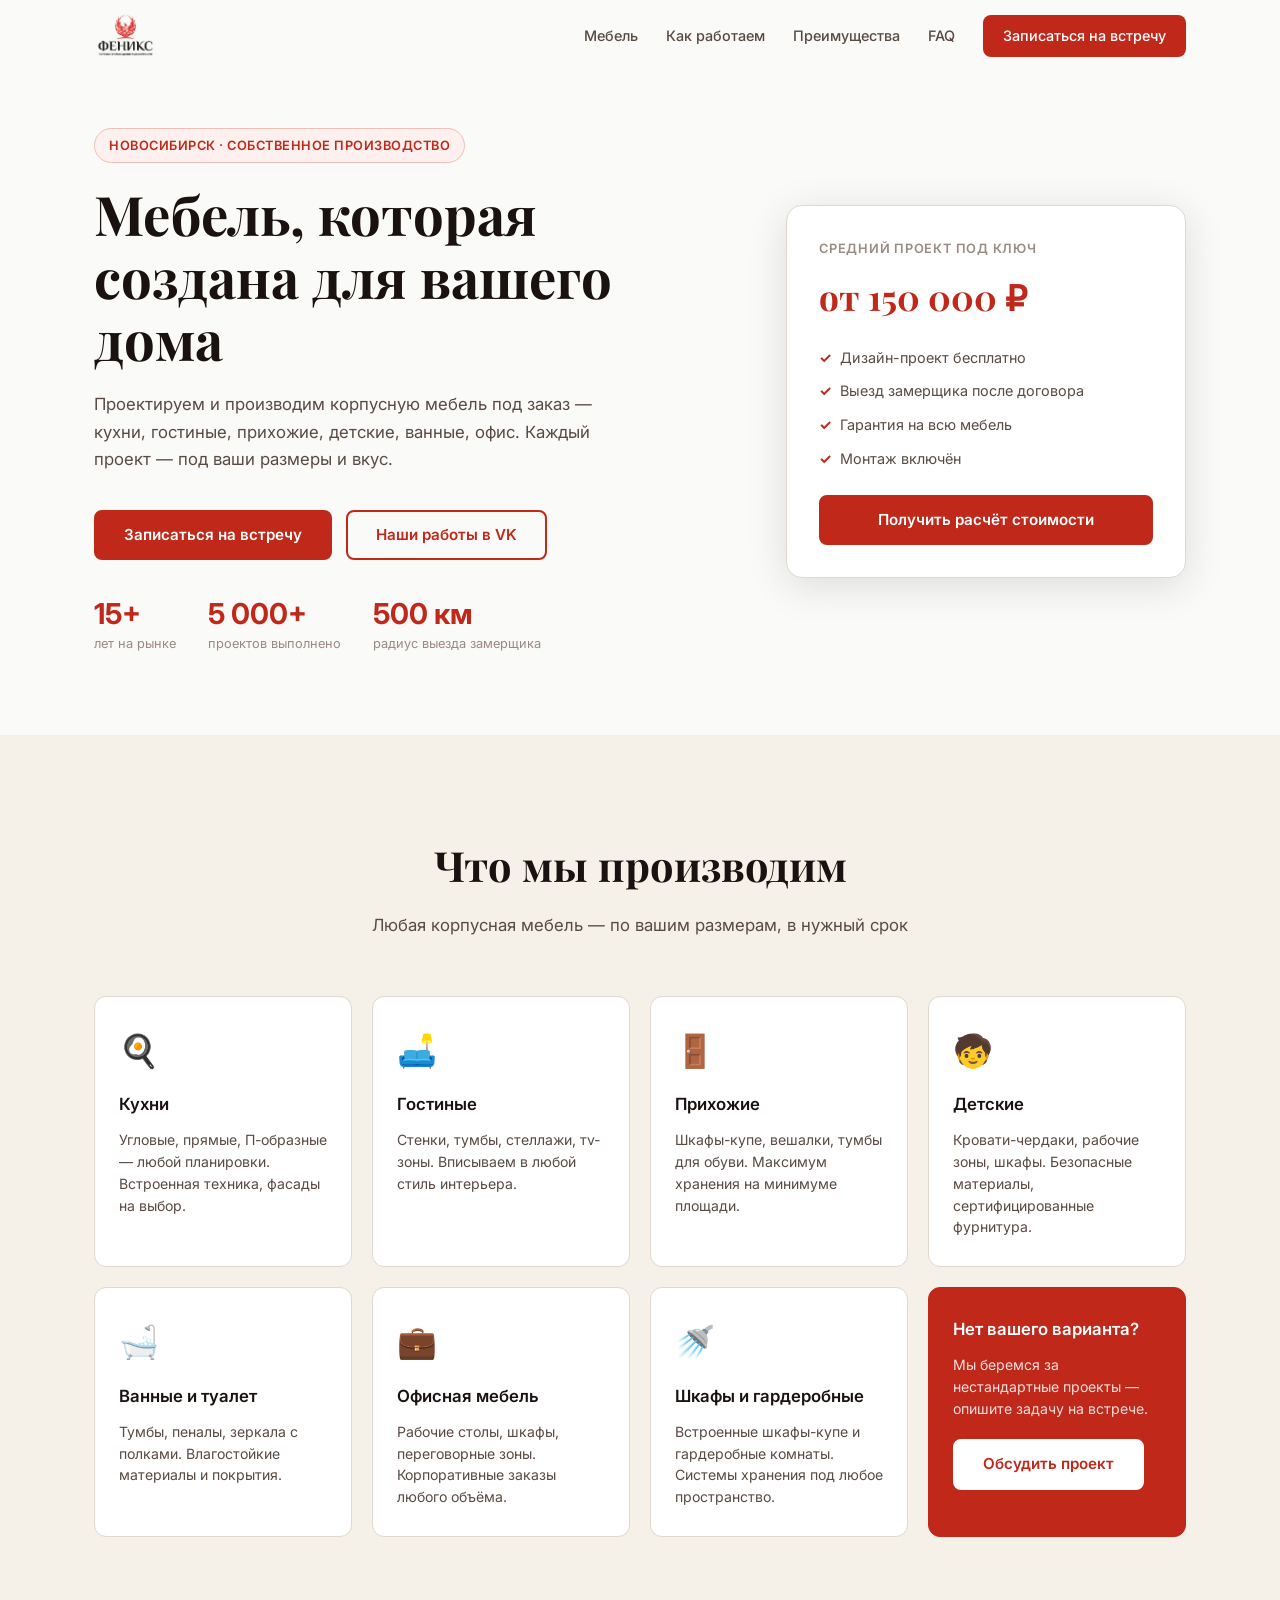
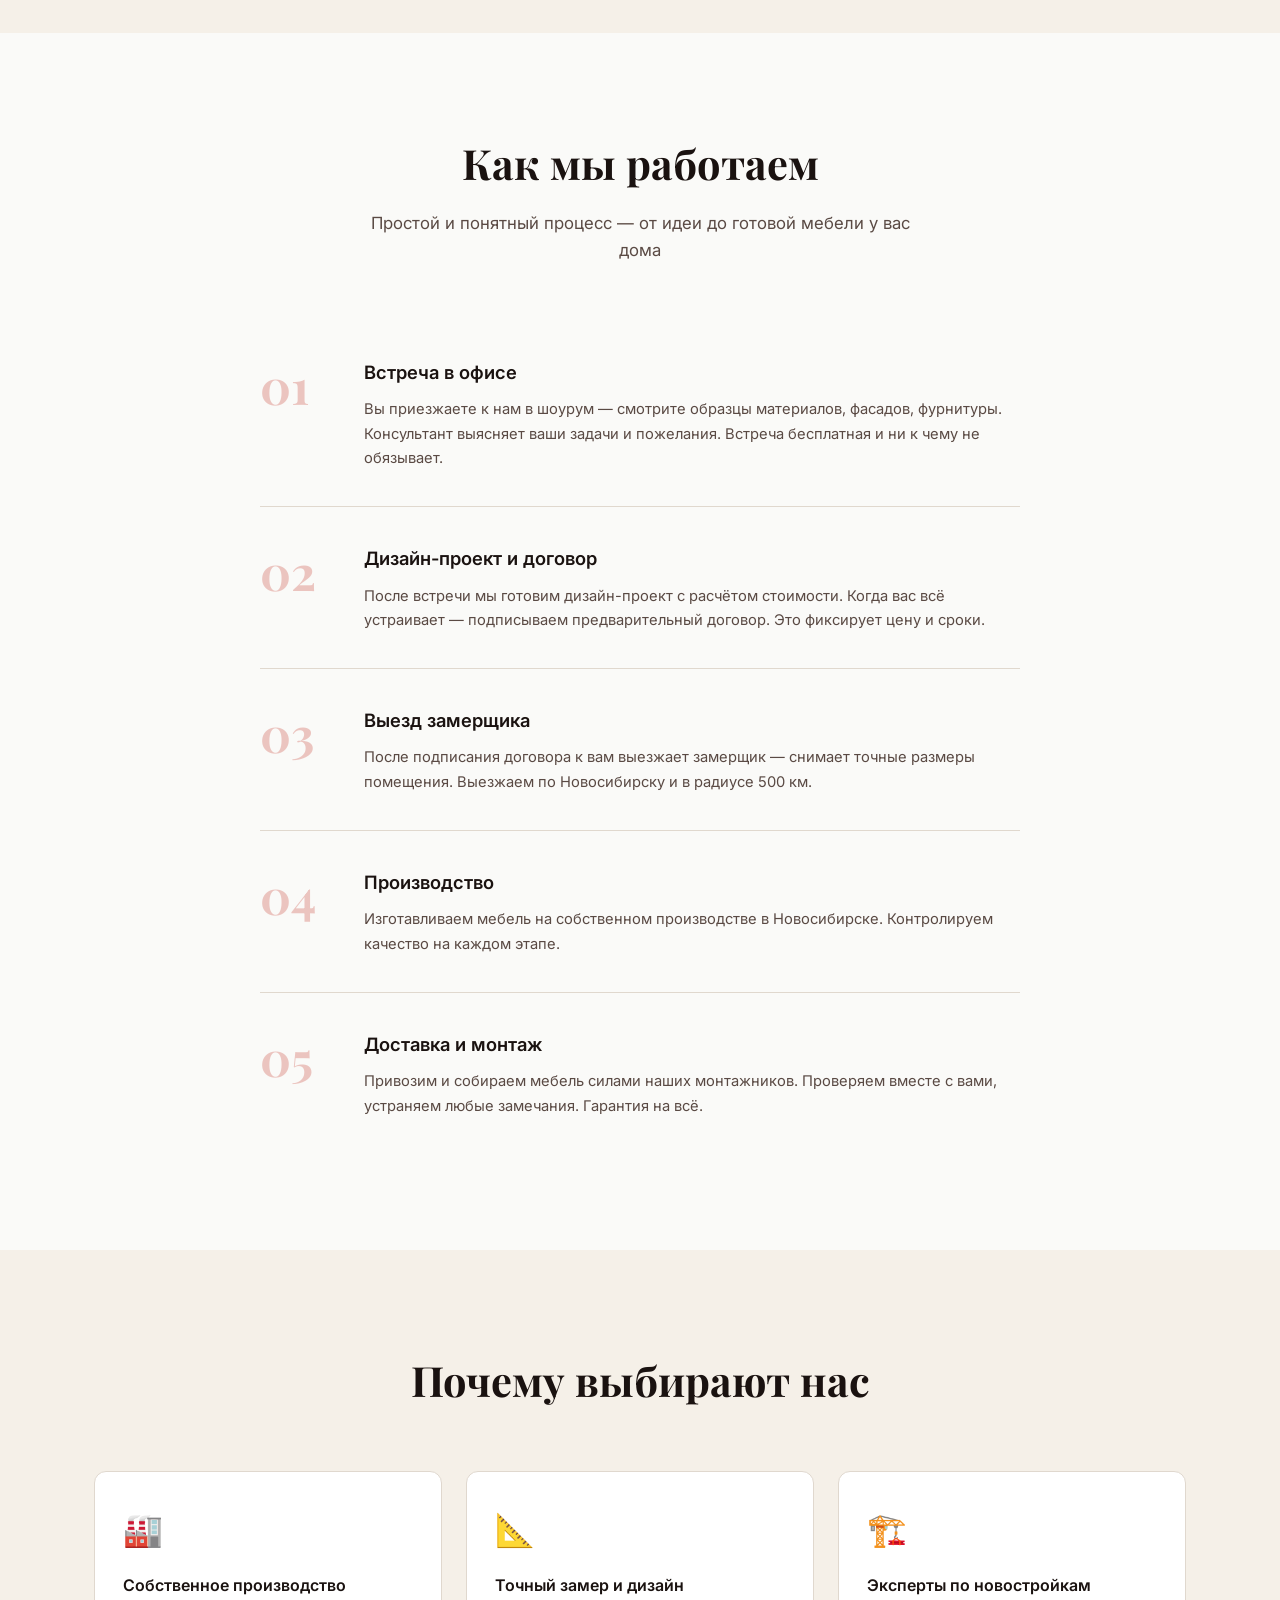
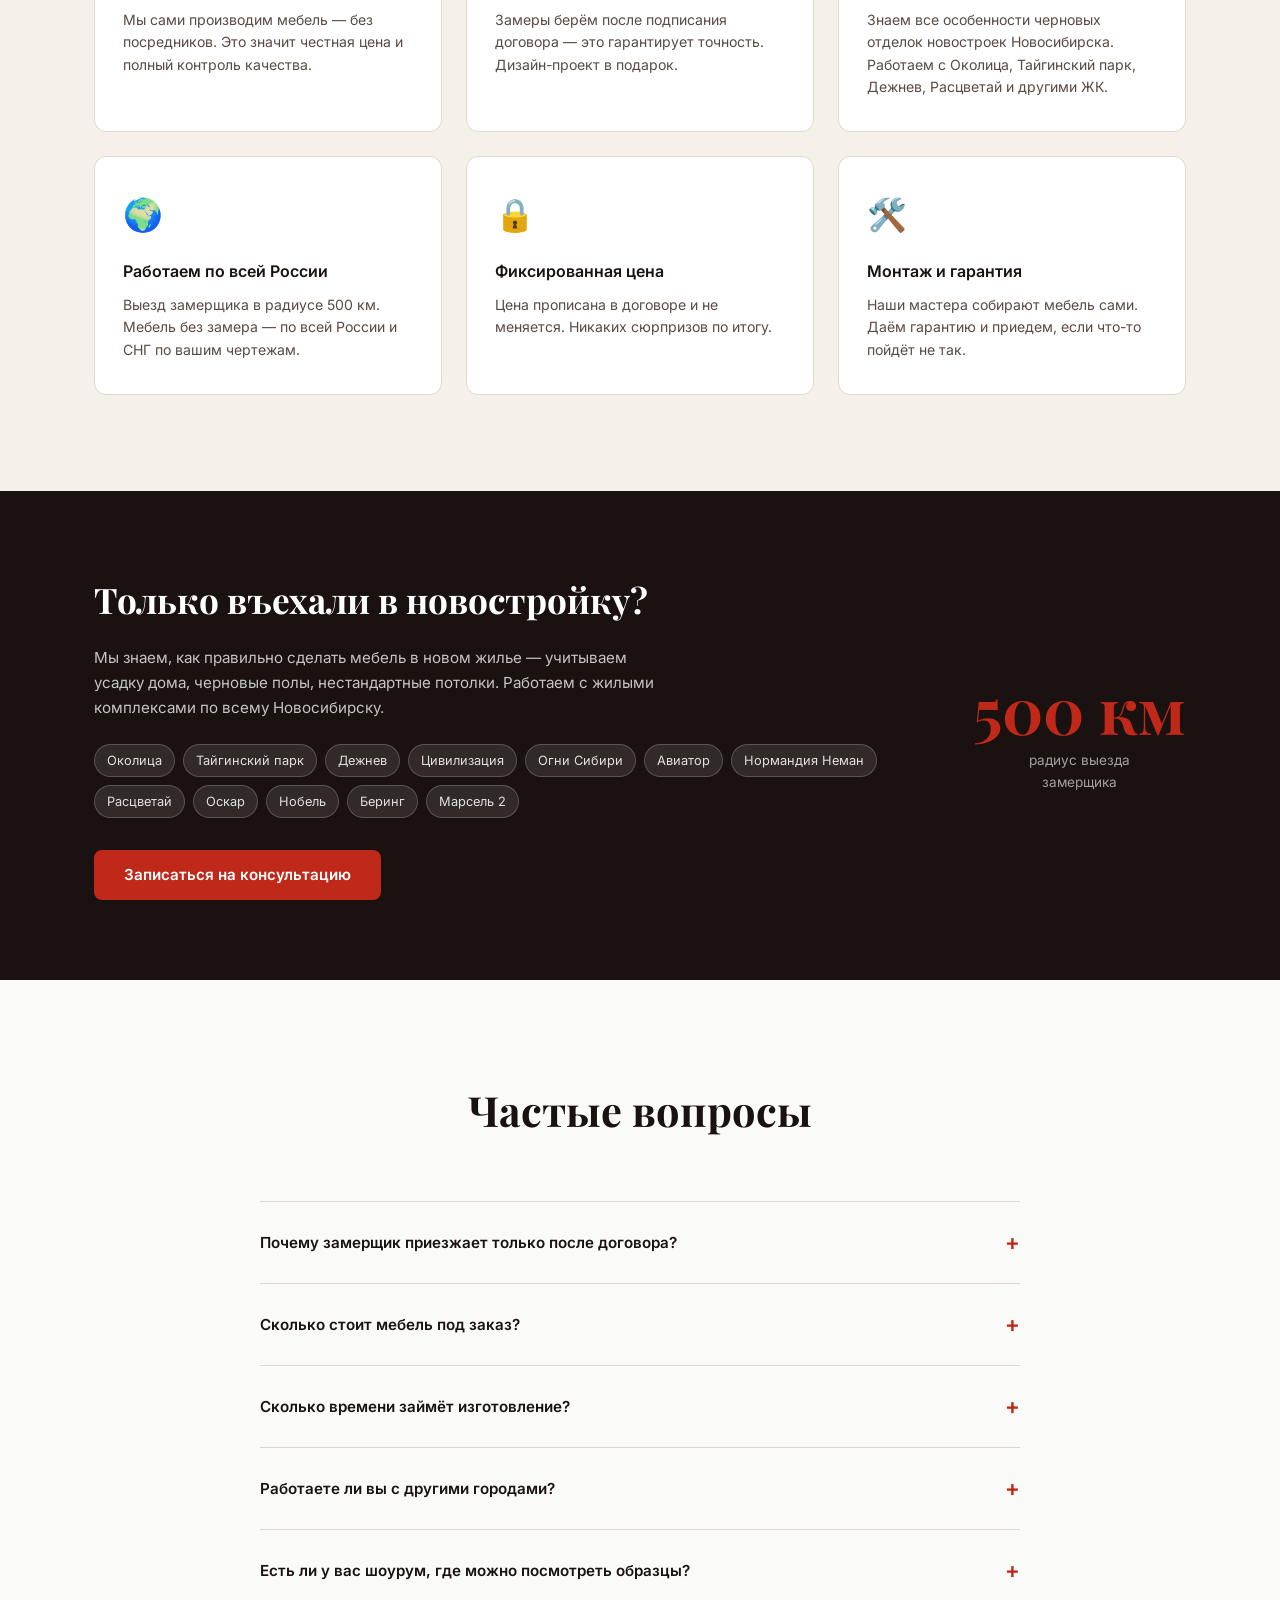
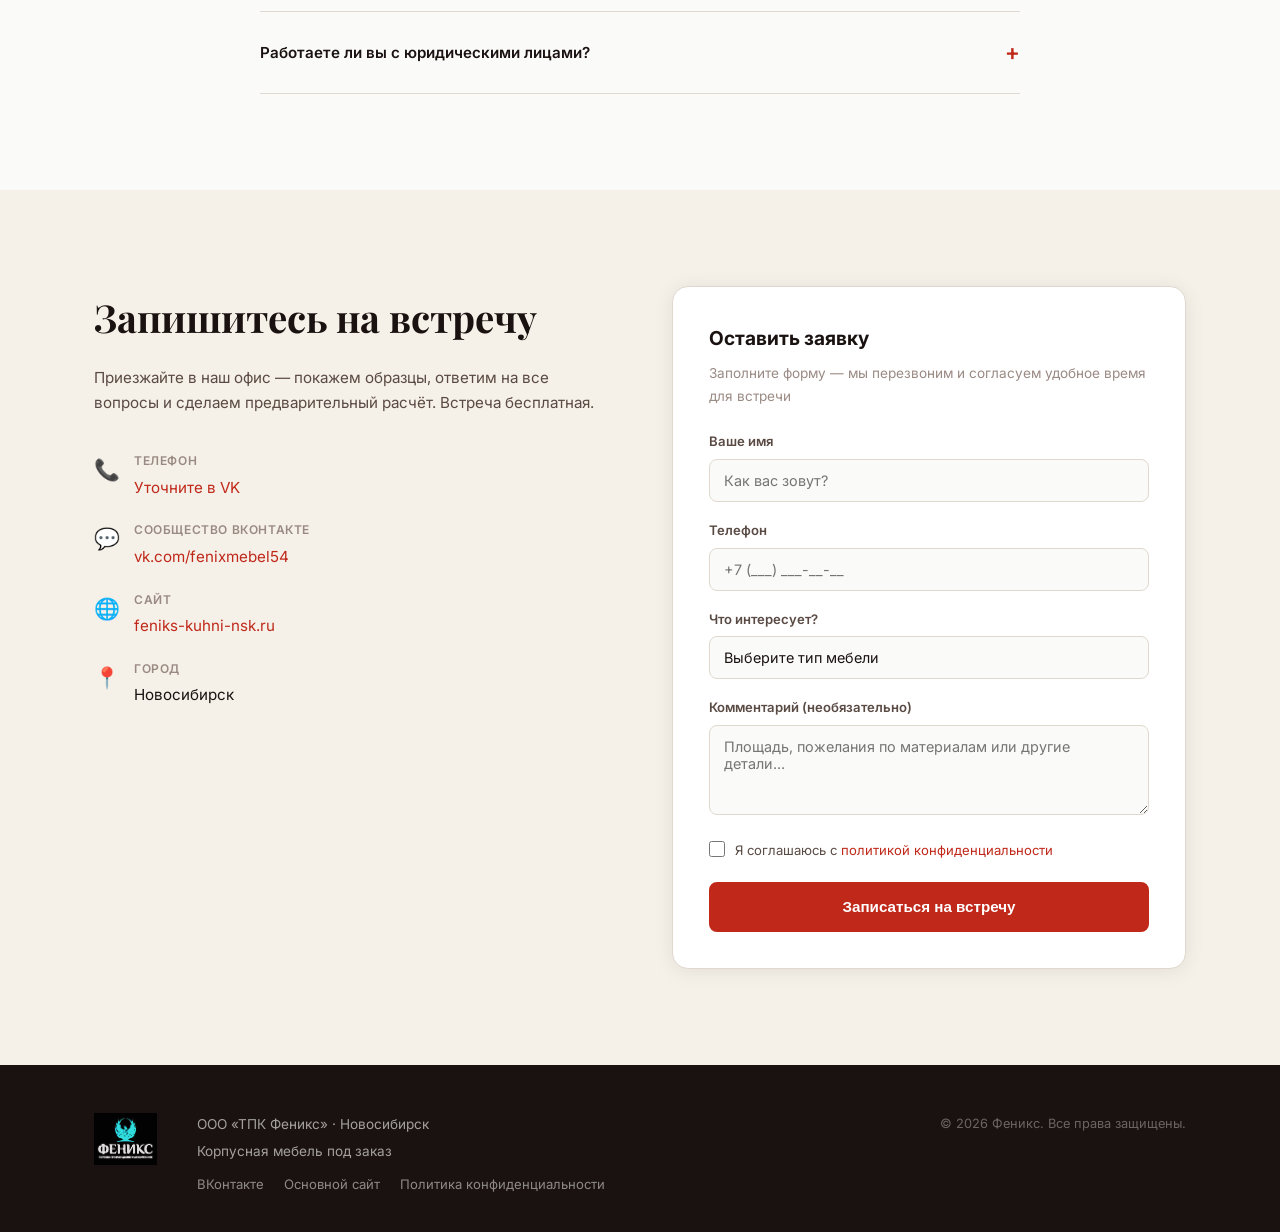
==== index.html @ 0c3fc867 "Initial commit: feniks-mebel landing page" ====
<!DOCTYPE html>
<html lang="ru">
<head>
  <meta charset="UTF-8">
  <meta name="viewport" content="width=device-width, initial-scale=1.0">
  <title>Феникс — мебель под заказ в Новосибирске</title>
  <meta name="description" content="Производим корпусную мебель под заказ: кухни, гостиные, прихожие, детские, ванные, офисная мебель. Новосибирск и Сибирь.">
  <link rel="preconnect" href="https://fonts.googleapis.com">
  <link rel="preconnect" href="https://fonts.gstatic.com" crossorigin>
  <link href="https://fonts.googleapis.com/css2?family=Playfair+Display:wght@600;700&family=Inter:wght@400;500;600&display=swap" rel="stylesheet">
  <link rel="stylesheet" href="styles.css">
</head>
<body>

<!-- HEADER -->
<header class="header" id="header">
  <div class="container header__inner">
    <a href="#" class="logo">
      <img src="logo.jpg" alt="Феникс" class="logo__img">
    </a>
    <nav class="nav" id="nav">
      <a href="#types">Мебель</a>
      <a href="#how">Как работаем</a>
      <a href="#why">Преимущества</a>
      <a href="#faq">FAQ</a>
      <a href="#contact" class="nav__cta">Записаться на встречу</a>
    </nav>
    <button class="burger" id="burger" aria-label="Меню">
      <span></span><span></span><span></span>
    </button>
  </div>
</header>

<!-- HERO -->
<section class="hero">
  <div class="container hero__inner">
    <div class="hero__content reveal">
      <div class="hero__badge">Новосибирск · собственное производство</div>
      <h1 class="hero__title">Мебель, которая<br>создана для вашего дома</h1>
      <p class="hero__sub">Проектируем и производим корпусную мебель под заказ — кухни, гостиные, прихожие, детские, ванные, офис. Каждый проект — под ваши размеры и вкус.</p>
      <div class="hero__actions">
        <a href="#contact" class="btn btn--primary">Записаться на встречу</a>
        <a href="https://vk.com/fenixmebel54" target="_blank" rel="noopener" class="btn btn--ghost">Наши работы в VK</a>
      </div>
      <div class="hero__stats">
        <div class="hero__stat">
          <strong>15+</strong>
          <span>лет на рынке</span>
        </div>
        <div class="hero__stat">
          <strong>5 000+</strong>
          <span>проектов выполнено</span>
        </div>
        <div class="hero__stat">
          <strong>500 км</strong>
          <span>радиус выезда замерщика</span>
        </div>
      </div>
    </div>
    <div class="hero__visual reveal">
      <div class="hero__card">
        <div class="hero__card-label">Средний проект под ключ</div>
        <div class="hero__card-price">от 150 000 ₽</div>
        <ul class="hero__card-list">
          <li>Дизайн-проект бесплатно</li>
          <li>Выезд замерщика после договора</li>
          <li>Гарантия на всю мебель</li>
          <li>Монтаж включён</li>
        </ul>
        <a href="#contact" class="btn btn--primary btn--full">Получить расчёт стоимости</a>
      </div>
    </div>
  </div>
</section>

<!-- TYPES -->
<section class="types" id="types">
  <div class="container">
    <div class="section-head reveal">
      <h2>Что мы производим</h2>
      <p>Любая корпусная мебель — по вашим размерам, в нужный срок</p>
    </div>
    <div class="types__grid">
      <div class="type-card reveal">
        <div class="type-card__icon">🍳</div>
        <h3>Кухни</h3>
        <p>Угловые, прямые, П-образные — любой планировки. Встроенная техника, фасады на выбор.</p>
      </div>
      <div class="type-card reveal">
        <div class="type-card__icon">🛋️</div>
        <h3>Гостиные</h3>
        <p>Стенки, тумбы, стеллажи, тv-зоны. Вписываем в любой стиль интерьера.</p>
      </div>
      <div class="type-card reveal">
        <div class="type-card__icon">🚪</div>
        <h3>Прихожие</h3>
        <p>Шкафы-купе, вешалки, тумбы для обуви. Максимум хранения на минимуме площади.</p>
      </div>
      <div class="type-card reveal">
        <div class="type-card__icon">🧒</div>
        <h3>Детские</h3>
        <p>Кровати-чердаки, рабочие зоны, шкафы. Безопасные материалы, сертифицированные фурнитура.</p>
      </div>
      <div class="type-card reveal">
        <div class="type-card__icon">🛁</div>
        <h3>Ванные и туалет</h3>
        <p>Тумбы, пеналы, зеркала с полками. Влагостойкие материалы и покрытия.</p>
      </div>
      <div class="type-card reveal">
        <div class="type-card__icon">💼</div>
        <h3>Офисная мебель</h3>
        <p>Рабочие столы, шкафы, переговорные зоны. Корпоративные заказы любого объёма.</p>
      </div>
      <div class="type-card reveal">
        <div class="type-card__icon">🚿</div>
        <h3>Шкафы и гардеробные</h3>
        <p>Встроенные шкафы-купе и гардеробные комнаты. Системы хранения под любое пространство.</p>
      </div>
      <div class="type-card type-card--cta reveal">
        <h3>Нет вашего варианта?</h3>
        <p>Мы беремся за нестандартные проекты — опишите задачу на встрече.</p>
        <a href="#contact" class="btn btn--primary">Обсудить проект</a>
      </div>
    </div>
  </div>
</section>

<!-- HOW IT WORKS -->
<section class="how" id="how">
  <div class="container">
    <div class="section-head reveal">
      <h2>Как мы работаем</h2>
      <p>Простой и понятный процесс — от идеи до готовой мебели у вас дома</p>
    </div>
    <div class="how__steps">
      <div class="how__step reveal">
        <div class="how__num">01</div>
        <div class="how__body">
          <h3>Встреча в офисе</h3>
          <p>Вы приезжаете к нам в шоурум — смотрите образцы материалов, фасадов, фурнитуры. Консультант выясняет ваши задачи и пожелания. Встреча бесплатная и ни к чему не обязывает.</p>
        </div>
      </div>
      <div class="how__step reveal">
        <div class="how__num">02</div>
        <div class="how__body">
          <h3>Дизайн-проект и договор</h3>
          <p>После встречи мы готовим дизайн-проект с расчётом стоимости. Когда вас всё устраивает — подписываем предварительный договор. Это фиксирует цену и сроки.</p>
        </div>
      </div>
      <div class="how__step reveal">
        <div class="how__num">03</div>
        <div class="how__body">
          <h3>Выезд замерщика</h3>
          <p>После подписания договора к вам выезжает замерщик — снимает точные размеры помещения. Выезжаем по Новосибирску и в радиусе 500 км.</p>
        </div>
      </div>
      <div class="how__step reveal">
        <div class="how__num">04</div>
        <div class="how__body">
          <h3>Производство</h3>
          <p>Изготавливаем мебель на собственном производстве в Новосибирске. Контролируем качество на каждом этапе.</p>
        </div>
      </div>
      <div class="how__step reveal">
        <div class="how__num">05</div>
        <div class="how__body">
          <h3>Доставка и монтаж</h3>
          <p>Привозим и собираем мебель силами наших монтажников. Проверяем вместе с вами, устраняем любые замечания. Гарантия на всё.</p>
        </div>
      </div>
    </div>
  </div>
</section>

<!-- WHY -->
<section class="why" id="why">
  <div class="container">
    <div class="section-head reveal">
      <h2>Почему выбирают нас</h2>
    </div>
    <div class="why__grid">
      <div class="why__card reveal">
        <div class="why__icon">🏭</div>
        <h3>Собственное производство</h3>
        <p>Мы сами производим мебель — без посредников. Это значит честная цена и полный контроль качества.</p>
      </div>
      <div class="why__card reveal">
        <div class="why__icon">📐</div>
        <h3>Точный замер и дизайн</h3>
        <p>Замеры берём после подписания договора — это гарантирует точность. Дизайн-проект в подарок.</p>
      </div>
      <div class="why__card reveal">
        <div class="why__icon">🏗️</div>
        <h3>Эксперты по новостройкам</h3>
        <p>Знаем все особенности черновых отделок новостроек Новосибирска. Работаем с Околица, Тайгинский парк, Дежнев, Расцветай и другими ЖК.</p>
      </div>
      <div class="why__card reveal">
        <div class="why__icon">🌍</div>
        <h3>Работаем по всей России</h3>
        <p>Выезд замерщика в радиусе 500 км. Мебель без замера — по всей России и СНГ по вашим чертежам.</p>
      </div>
      <div class="why__card reveal">
        <div class="why__icon">🔒</div>
        <h3>Фиксированная цена</h3>
        <p>Цена прописана в договоре и не меняется. Никаких сюрпризов по итогу.</p>
      </div>
      <div class="why__card reveal">
        <div class="why__icon">🛠️</div>
        <h3>Монтаж и гарантия</h3>
        <p>Наши мастера собирают мебель сами. Даём гарантию и приедем, если что-то пойдёт не так.</p>
      </div>
    </div>
  </div>
</section>

<!-- NEWBUILDINGS -->
<section class="nb">
  <div class="container">
    <div class="nb__inner reveal">
      <div class="nb__text">
        <h2>Только въехали в новостройку?</h2>
        <p>Мы знаем, как правильно сделать мебель в новом жилье — учитываем усадку дома, черновые полы, нестандартные потолки. Работаем с жилыми комплексами по всему Новосибирску.</p>
        <div class="nb__list">
          <span>Околица</span><span>Тайгинский парк</span><span>Дежнев</span><span>Цивилизация</span><span>Огни Сибири</span><span>Авиатор</span><span>Нормандия Неман</span><span>Расцветай</span><span>Оскар</span><span>Нобель</span><span>Беринг</span><span>Марсель 2</span>
        </div>
        <a href="#contact" class="btn btn--primary">Записаться на консультацию</a>
      </div>
      <div class="nb__badge">
        <div class="nb__badge-num">500 км</div>
        <div class="nb__badge-text">радиус выезда<br>замерщика</div>
      </div>
    </div>
  </div>
</section>

<!-- FAQ -->
<section class="faq" id="faq">
  <div class="container">
    <div class="section-head reveal">
      <h2>Частые вопросы</h2>
    </div>
    <div class="faq__list">
      <div class="faq__item reveal">
        <details>
          <summary>Почему замерщик приезжает только после договора?</summary>
          <p>Это защита для обеих сторон. Мы фиксируем в договоре цену и сроки — и только потом выезжаем на замер. Так вы точно знаете финальную стоимость, а мы уверены в серьёзности намерений. На первой встрече мы готовим предварительный проект с расчётом по вашим данным.</p>
        </details>
      </div>
      <div class="faq__item reveal">
        <details>
          <summary>Сколько стоит мебель под заказ?</summary>
          <p>Средний проект — кухня с гарнитуром, прихожая или гостиная — обходится от 150 000 до 500 000 рублей. Итоговая цена зависит от размеров, материалов и сложности. Точный расчёт делаем на встрече бесплатно.</p>
        </details>
      </div>
      <div class="faq__item reveal">
        <details>
          <summary>Сколько времени займёт изготовление?</summary>
          <p>Обычно от 4 до 8 недель с момента подписания договора и проведения замера. Точный срок фиксируем в договоре.</p>
        </details>
      </div>
      <div class="faq__item reveal">
        <details>
          <summary>Работаете ли вы с другими городами?</summary>
          <p>Да. Выезд замерщика — по Новосибирску и в радиусе 500 км. Если вы дальше — работаем по вашим чертежам, по всей России и СНГ.</p>
        </details>
      </div>
      <div class="faq__item reveal">
        <details>
          <summary>Есть ли у вас шоурум, где можно посмотреть образцы?</summary>
          <p>Да, у нас есть офис в Новосибирске, где можно увидеть образцы материалов, фасадов и фурнитуры вживую. Адрес уточняйте при записи на встречу.</p>
        </details>
      </div>
      <div class="faq__item reveal">
        <details>
          <summary>Работаете ли вы с юридическими лицами?</summary>
          <p>Да, мы принимаем корпоративные заказы — офисная мебель, переговорные зоны, ресепшн. Работаем по официальным договорам, выставляем все необходимые документы.</p>
        </details>
      </div>
    </div>
  </div>
</section>

<!-- CONTACT -->
<section class="contact" id="contact">
  <div class="container">
    <div class="contact__inner">
      <div class="contact__info reveal">
        <h2>Запишитесь на встречу</h2>
        <p>Приезжайте в наш офис — покажем образцы, ответим на все вопросы и сделаем предварительный расчёт. Встреча бесплатная.</p>
        <div class="contact__items">
          <div class="contact__item">
            <div class="contact__item-icon">📞</div>
            <div>
              <div class="contact__item-label">Телефон</div>
              <a href="tel:+73833000000" class="contact__item-val">Уточните в VK</a>
            </div>
          </div>
          <div class="contact__item">
            <div class="contact__item-icon">💬</div>
            <div>
              <div class="contact__item-label">Сообщество ВКонтакте</div>
              <a href="https://vk.com/fenixmebel54" target="_blank" rel="noopener" class="contact__item-val">vk.com/fenixmebel54</a>
            </div>
          </div>
          <div class="contact__item">
            <div class="contact__item-icon">🌐</div>
            <div>
              <div class="contact__item-label">Сайт</div>
              <a href="https://feniks-kuhni-nsk.ru/" target="_blank" rel="noopener" class="contact__item-val">feniks-kuhni-nsk.ru</a>
            </div>
          </div>
          <div class="contact__item">
            <div class="contact__item-icon">📍</div>
            <div>
              <div class="contact__item-label">Город</div>
              <div class="contact__item-val">Новосибирск</div>
            </div>
          </div>
        </div>
      </div>
      <div class="contact__form-wrap reveal">
        <form class="contact__form" id="leadForm" novalidate>
          <input type="text" name="_gotcha" style="display:none" tabindex="-1" autocomplete="off">
          <h3>Оставить заявку</h3>
          <p class="form__hint">Заполните форму — мы перезвоним и согласуем удобное время для встречи</p>
          <div class="form__group">
            <label for="name">Ваше имя</label>
            <input type="text" id="name" name="name" placeholder="Как вас зовут?" required>
          </div>
          <div class="form__group">
            <label for="phone">Телефон</label>
            <input type="tel" id="phone" name="phone" placeholder="+7 (___) ___-__-__" required>
          </div>
          <div class="form__group">
            <label for="furniture">Что интересует?</label>
            <select id="furniture" name="furniture">
              <option value="">Выберите тип мебели</option>
              <option>Кухня</option>
              <option>Гостиная / стенка</option>
              <option>Прихожая / шкаф-купе</option>
              <option>Детская</option>
              <option>Ванная / туалет</option>
              <option>Офисная мебель</option>
              <option>Несколько комнат</option>
            </select>
          </div>
          <div class="form__group">
            <label for="message">Комментарий (необязательно)</label>
            <textarea id="message" name="message" rows="3" placeholder="Площадь, пожелания по материалам или другие детали..."></textarea>
          </div>
          <label class="form__consent">
            <input type="checkbox" name="consent" required>
            <span>Я соглашаюсь с <a href="privacy-policy.html" target="_blank">политикой конфиденциальности</a></span>
          </label>
          <button type="submit" class="btn btn--primary btn--full">Записаться на встречу</button>
        </form>
      </div>
    </div>
  </div>
</section>

<!-- FOOTER -->
<footer class="footer">
  <div class="container footer__inner">
    <div class="footer__logo">
      <img src="logo.jpg" alt="Феникс" class="footer__logo-img">
    </div>
    <div class="footer__info">
      <p>ООО «ТПК Феникс» · Новосибирск</p>
      <p>Корпусная мебель под заказ</p>
      <p class="footer__links">
        <a href="https://vk.com/fenixmebel54" target="_blank" rel="noopener">ВКонтакте</a>
        <a href="https://feniks-kuhni-nsk.ru/" target="_blank" rel="noopener">Основной сайт</a>
        <a href="privacy-policy.html">Политика конфиденциальности</a>
      </p>
    </div>
    <div class="footer__copy">
      <p>&copy; <span id="year"></span> Феникс. Все права защищены.</p>
    </div>
  </div>
</footer>

<script src="script.js"></script>
</body>
</html>
---- styles.css ----
:root {
  --bg: #FAFAF8;
  --bg2: #F5F0E8;
  --bg3: #EDE5D8;
  --accent: #C0281A;
  --accent-d: #9A1E10;
  --accent-l: #FDF0EE;
  --text: #1A1210;
  --text-2: #5A4A44;
  --text-3: #9A8A84;
  --border: #E0D8CE;
  --shadow: 0 2px 20px rgba(0,0,0,.08);
  --shadow-md: 0 8px 40px rgba(0,0,0,.12);
  --r: 12px;
}

*, *::before, *::after { box-sizing: border-box; margin: 0; padding: 0; }
html { scroll-behavior: smooth; }
body { font-family: 'Inter', sans-serif; background: var(--bg); color: var(--text); line-height: 1.65; }

img { max-width: 100%; display: block; }
a { color: var(--accent); text-decoration: none; }
a:hover { text-decoration: underline; }

.container { max-width: 1140px; margin: 0 auto; padding: 0 24px; }

/* REVEAL */
.reveal { opacity: 0; transform: translateY(28px); transition: opacity .55s ease, transform .55s ease; }
.reveal.is-visible { opacity: 1; transform: none; }

/* BUTTONS */
.btn {
  display: inline-flex; align-items: center; justify-content: center;
  padding: 14px 28px; border-radius: 8px; font-size: .95rem; font-weight: 600;
  cursor: pointer; border: 2px solid transparent; transition: all .2s;
  text-decoration: none; line-height: 1.2;
}
.btn--primary { background: var(--accent); color: #fff; border-color: var(--accent); }
.btn--primary:hover { background: var(--accent-d); border-color: var(--accent-d); text-decoration: none; }
.btn--ghost { background: transparent; color: var(--accent); border-color: var(--accent); }
.btn--ghost:hover { background: var(--accent-l); text-decoration: none; }
.btn--full { width: 100%; }

/* SECTION HEAD */
.section-head { text-align: center; margin-bottom: 56px; }
.section-head h2 { font-family: 'Playfair Display', serif; font-size: clamp(1.8rem, 4vw, 2.6rem); color: var(--text); margin-bottom: 12px; }
.section-head p { font-size: 1.05rem; color: var(--text-2); max-width: 560px; margin: 0 auto; }

/* HEADER */
.header {
  position: fixed; top: 0; left: 0; right: 0; z-index: 100;
  background: rgba(250,250,248,.95); backdrop-filter: blur(8px);
  border-bottom: 1px solid transparent; transition: border-color .3s, box-shadow .3s;
}
.header.scrolled { border-color: var(--border); box-shadow: 0 2px 16px rgba(0,0,0,.06); }
.header__inner { display: flex; align-items: center; gap: 32px; height: 72px; }

.logo { display: flex; align-items: center; text-decoration: none; flex-shrink: 0; }
.logo__img { height: 52px; width: auto; mix-blend-mode: multiply; }

.nav { display: flex; align-items: center; gap: 28px; margin-left: auto; }
.nav a { font-size: .9rem; font-weight: 500; color: var(--text-2); text-decoration: none; transition: color .2s; }
.nav a:hover { color: var(--accent); }
.nav__cta { background: var(--accent); color: #fff !important; padding: 9px 20px; border-radius: 8px; }
.nav__cta:hover { background: var(--accent-d); }

.burger { display: none; flex-direction: column; gap: 5px; background: none; border: none; cursor: pointer; padding: 4px; margin-left: auto; }
.burger span { display: block; width: 24px; height: 2px; background: var(--text); border-radius: 2px; transition: all .3s; }
.burger.is-open span:nth-child(1) { transform: translateY(7px) rotate(45deg); }
.burger.is-open span:nth-child(2) { opacity: 0; }
.burger.is-open span:nth-child(3) { transform: translateY(-7px) rotate(-45deg); }

/* HERO */
.hero { padding: 128px 0 80px; background: var(--bg); }
.hero__inner { display: grid; grid-template-columns: 1fr 400px; gap: 64px; align-items: center; }

.hero__badge { display: inline-block; background: var(--accent-l); color: var(--accent); font-size: .8rem; font-weight: 600; padding: 6px 14px; border-radius: 100px; border: 1px solid #f0c0b8; text-transform: uppercase; letter-spacing: .04em; margin-bottom: 20px; }
.hero__title { font-family: 'Playfair Display', serif; font-size: clamp(2.2rem, 5vw, 3.4rem); line-height: 1.15; color: var(--text); margin-bottom: 20px; }
.hero__sub { font-size: 1.05rem; color: var(--text-2); margin-bottom: 36px; max-width: 500px; }
.hero__actions { display: flex; gap: 14px; flex-wrap: wrap; margin-bottom: 40px; }

.hero__stats { display: flex; gap: 32px; }
.hero__stat strong { display: block; font-size: 1.8rem; font-weight: 700; color: var(--accent); line-height: 1; }
.hero__stat span { font-size: .8rem; color: var(--text-3); margin-top: 4px; }

.hero__card {
  background: #fff; border-radius: 16px; padding: 32px;
  border: 1px solid var(--border); box-shadow: var(--shadow-md);
}
.hero__card-label { font-size: .8rem; font-weight: 600; color: var(--text-3); text-transform: uppercase; letter-spacing: .06em; margin-bottom: 8px; }
.hero__card-price { font-family: 'Playfair Display', serif; font-size: 2.2rem; font-weight: 700; color: var(--accent); margin-bottom: 20px; }
.hero__card-list { list-style: none; margin-bottom: 24px; display: flex; flex-direction: column; gap: 10px; }
.hero__card-list li { display: flex; align-items: center; gap: 8px; font-size: .9rem; color: var(--text-2); }
.hero__card-list li::before { content: '✓'; color: var(--accent); font-weight: 700; flex-shrink: 0; }

/* TYPES */
.types { padding: 96px 0; background: var(--bg2); }
.types__grid { display: grid; grid-template-columns: repeat(4, 1fr); gap: 20px; }

.type-card {
  background: #fff; border-radius: var(--r); padding: 28px 24px;
  border: 1px solid var(--border); transition: box-shadow .2s, transform .2s;
}
.type-card:hover { box-shadow: var(--shadow-md); transform: translateY(-3px); }
.type-card__icon { font-size: 2rem; margin-bottom: 14px; }
.type-card h3 { font-size: 1.05rem; font-weight: 600; margin-bottom: 10px; color: var(--text); }
.type-card p { font-size: .88rem; color: var(--text-2); line-height: 1.55; }

.type-card--cta { background: var(--accent); border-color: var(--accent); }
.type-card--cta h3 { color: #fff; }
.type-card--cta p { color: rgba(255,255,255,.85); margin-bottom: 20px; }
.type-card--cta .btn--primary { background: #fff; color: var(--accent); border-color: #fff; }
.type-card--cta .btn--primary:hover { background: var(--accent-l); }

/* HOW IT WORKS */
.how { padding: 96px 0; background: var(--bg); }
.how__steps { display: flex; flex-direction: column; gap: 0; max-width: 760px; margin: 0 auto; }
.how__step { display: grid; grid-template-columns: 80px 1fr; gap: 24px; padding: 36px 0; border-bottom: 1px solid var(--border); }
.how__step:last-child { border-bottom: none; }
.how__num { font-family: 'Playfair Display', serif; font-size: 3rem; font-weight: 700; color: var(--accent); opacity: .25; line-height: 1; padding-top: 4px; }
.how__body h3 { font-size: 1.15rem; font-weight: 600; margin-bottom: 10px; color: var(--text); }
.how__body p { font-size: .92rem; color: var(--text-2); }

/* WHY */
.why { padding: 96px 0; background: var(--bg2); }
.why__grid { display: grid; grid-template-columns: repeat(3, 1fr); gap: 24px; }
.why__card { background: #fff; border-radius: var(--r); padding: 32px 28px; border: 1px solid var(--border); }
.why__icon { font-size: 2rem; margin-bottom: 16px; }
.why__card h3 { font-size: 1rem; font-weight: 600; margin-bottom: 10px; color: var(--text); }
.why__card p { font-size: .88rem; color: var(--text-2); line-height: 1.6; }

/* NEWBUILDINGS */
.nb { padding: 80px 0; background: var(--text); }
.nb__inner { display: grid; grid-template-columns: 1fr auto; gap: 64px; align-items: center; }
.nb__text h2 { font-family: 'Playfair Display', serif; font-size: clamp(1.6rem, 3vw, 2.2rem); color: #fff; margin-bottom: 16px; }
.nb__text p { font-size: .95rem; color: rgba(255,255,255,.75); margin-bottom: 24px; max-width: 560px; }
.nb__list { display: flex; flex-wrap: wrap; gap: 8px; margin-bottom: 32px; }
.nb__list span { background: rgba(255,255,255,.1); color: rgba(255,255,255,.85); font-size: .8rem; padding: 5px 12px; border-radius: 100px; border: 1px solid rgba(255,255,255,.2); }
.nb__text .btn--primary { background: var(--accent); border-color: var(--accent); }

.nb__badge { text-align: center; flex-shrink: 0; }
.nb__badge-num { font-family: 'Playfair Display', serif; font-size: 4rem; font-weight: 700; color: var(--accent); line-height: 1; }
.nb__badge-text { font-size: .85rem; color: rgba(255,255,255,.6); margin-top: 8px; }

/* FAQ */
.faq { padding: 96px 0; background: var(--bg); }
.faq__list { max-width: 760px; margin: 0 auto; display: flex; flex-direction: column; gap: 0; }
.faq__item { border-bottom: 1px solid var(--border); }
.faq__item:first-child { border-top: 1px solid var(--border); }
.faq__item details summary {
  display: flex; align-items: center; justify-content: space-between;
  padding: 22px 0; cursor: pointer; font-weight: 600; font-size: .95rem;
  color: var(--text); list-style: none; gap: 16px;
}
.faq__item details summary::-webkit-details-marker { display: none; }
.faq__item details summary::after { content: '+'; font-size: 1.4rem; color: var(--accent); flex-shrink: 0; transition: transform .2s; }
.faq__item details[open] summary::after { transform: rotate(45deg); }
.faq__item details p { padding: 0 0 20px; font-size: .9rem; color: var(--text-2); line-height: 1.7; }

/* CONTACT */
.contact { padding: 96px 0; background: var(--bg2); }
.contact__inner { display: grid; grid-template-columns: 1fr 1fr; gap: 64px; }
.contact__info h2 { font-family: 'Playfair Display', serif; font-size: clamp(1.8rem, 3.5vw, 2.4rem); color: var(--text); margin-bottom: 16px; }
.contact__info > p { font-size: .95rem; color: var(--text-2); margin-bottom: 36px; }
.contact__items { display: flex; flex-direction: column; gap: 20px; }
.contact__item { display: flex; align-items: flex-start; gap: 14px; }
.contact__item-icon { font-size: 1.3rem; flex-shrink: 0; margin-top: 2px; }
.contact__item-label { font-size: .75rem; font-weight: 600; text-transform: uppercase; letter-spacing: .05em; color: var(--text-3); margin-bottom: 3px; }
.contact__item-val { font-size: .95rem; color: var(--text); }
a.contact__item-val { color: var(--accent); }

.contact__form-wrap { background: #fff; border-radius: 16px; padding: 36px; border: 1px solid var(--border); box-shadow: var(--shadow); }
.contact__form h3 { font-size: 1.2rem; font-weight: 700; color: var(--text); margin-bottom: 8px; }
.form__hint { font-size: .85rem; color: var(--text-3); margin-bottom: 24px; }
.form__group { margin-bottom: 18px; }
.form__group label { display: block; font-size: .82rem; font-weight: 600; color: var(--text-2); margin-bottom: 6px; }
.form__group input,
.form__group select,
.form__group textarea {
  width: 100%; padding: 12px 14px; border: 1.5px solid var(--border); border-radius: 8px;
  font-family: inherit; font-size: .9rem; color: var(--text); background: var(--bg);
  transition: border-color .2s, box-shadow .2s; outline: none; appearance: none;
}
.form__group input:focus,
.form__group select:focus,
.form__group textarea:focus { border-color: var(--accent); box-shadow: 0 0 0 3px rgba(192,40,26,.1); }
.form__group textarea { resize: vertical; min-height: 90px; }

.form__consent { display: flex; align-items: flex-start; gap: 10px; margin-bottom: 20px; cursor: pointer; font-size: .82rem; color: var(--text-2); }
.form__consent input { width: 16px; height: 16px; flex-shrink: 0; margin-top: 1px; accent-color: var(--accent); }
.form__consent a { color: var(--accent); }

.form__success { text-align: center; padding: 40px 20px; }
.form__success-icon { font-size: 3rem; margin-bottom: 16px; color: var(--accent); }
.form__success h3 { font-size: 1.3rem; font-weight: 700; color: var(--text); margin-bottom: 8px; }
.form__success p { font-size: .92rem; color: var(--text-2); }

/* FOOTER */
.footer { background: var(--text); padding: 48px 0 32px; }
.footer__inner { display: grid; grid-template-columns: auto 1fr auto; gap: 40px; align-items: start; }
.footer__logo-img { height: 52px; width: auto; filter: invert(1) brightness(2); opacity: .85; }
.footer__info p { font-size: .85rem; color: rgba(255,255,255,.6); margin-bottom: 4px; }
.footer__links { display: flex; gap: 20px; margin-top: 12px !important; }
.footer__links a { font-size: .82rem; color: rgba(255,255,255,.5); text-decoration: none; }
.footer__links a:hover { color: rgba(255,255,255,.9); }
.footer__copy p { font-size: .8rem; color: rgba(255,255,255,.35); }

/* RESPONSIVE */
@media (max-width: 960px) {
  .hero__inner { grid-template-columns: 1fr; gap: 40px; }
  .hero__visual { order: -1; }
  .hero__card { max-width: 480px; }
  .types__grid { grid-template-columns: repeat(2, 1fr); }
  .why__grid { grid-template-columns: repeat(2, 1fr); }
  .contact__inner { grid-template-columns: 1fr; gap: 40px; }
  .nb__inner { grid-template-columns: 1fr; text-align: center; }
  .nb__text p { margin: 0 auto 24px; }
  .nb__badge { display: none; }
  .footer__inner { grid-template-columns: 1fr; gap: 24px; }
}

@media (max-width: 640px) {
  .nav { display: none; flex-direction: column; align-items: stretch; gap: 0;
    position: fixed; top: 72px; left: 0; right: 0; bottom: 0;
    background: var(--bg); padding: 24px; border-top: 1px solid var(--border); z-index: 99; }
  .nav.is-open { display: flex; }
  .nav a { padding: 14px 0; border-bottom: 1px solid var(--border); font-size: 1rem; }
  .nav__cta { margin-top: 16px; border-radius: 8px; text-align: center; padding: 14px; }
  .burger { display: flex; }
  .types__grid { grid-template-columns: 1fr; }
  .why__grid { grid-template-columns: 1fr; }
  .how__step { grid-template-columns: 56px 1fr; }
  .hero__stats { gap: 20px; flex-wrap: wrap; }
  .hero__actions { flex-direction: column; }
  .hero__actions .btn { text-align: center; }
}
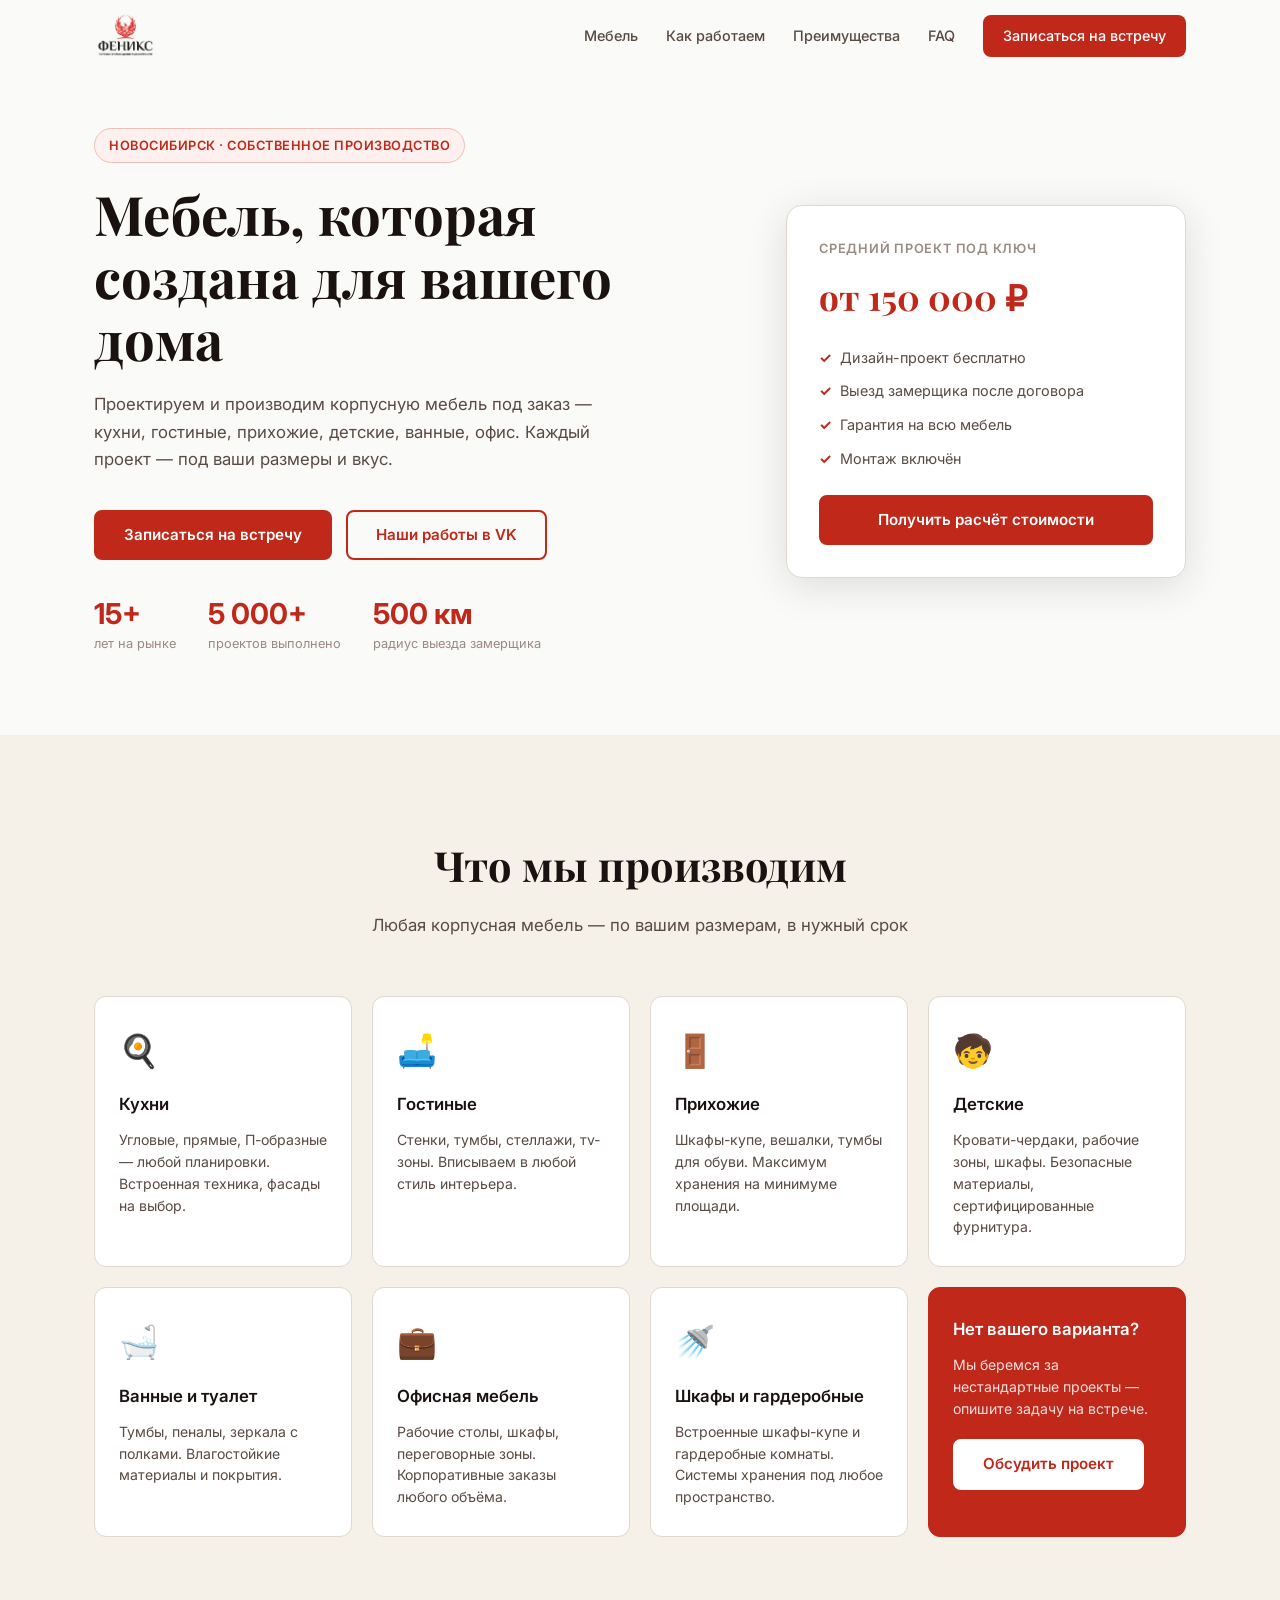
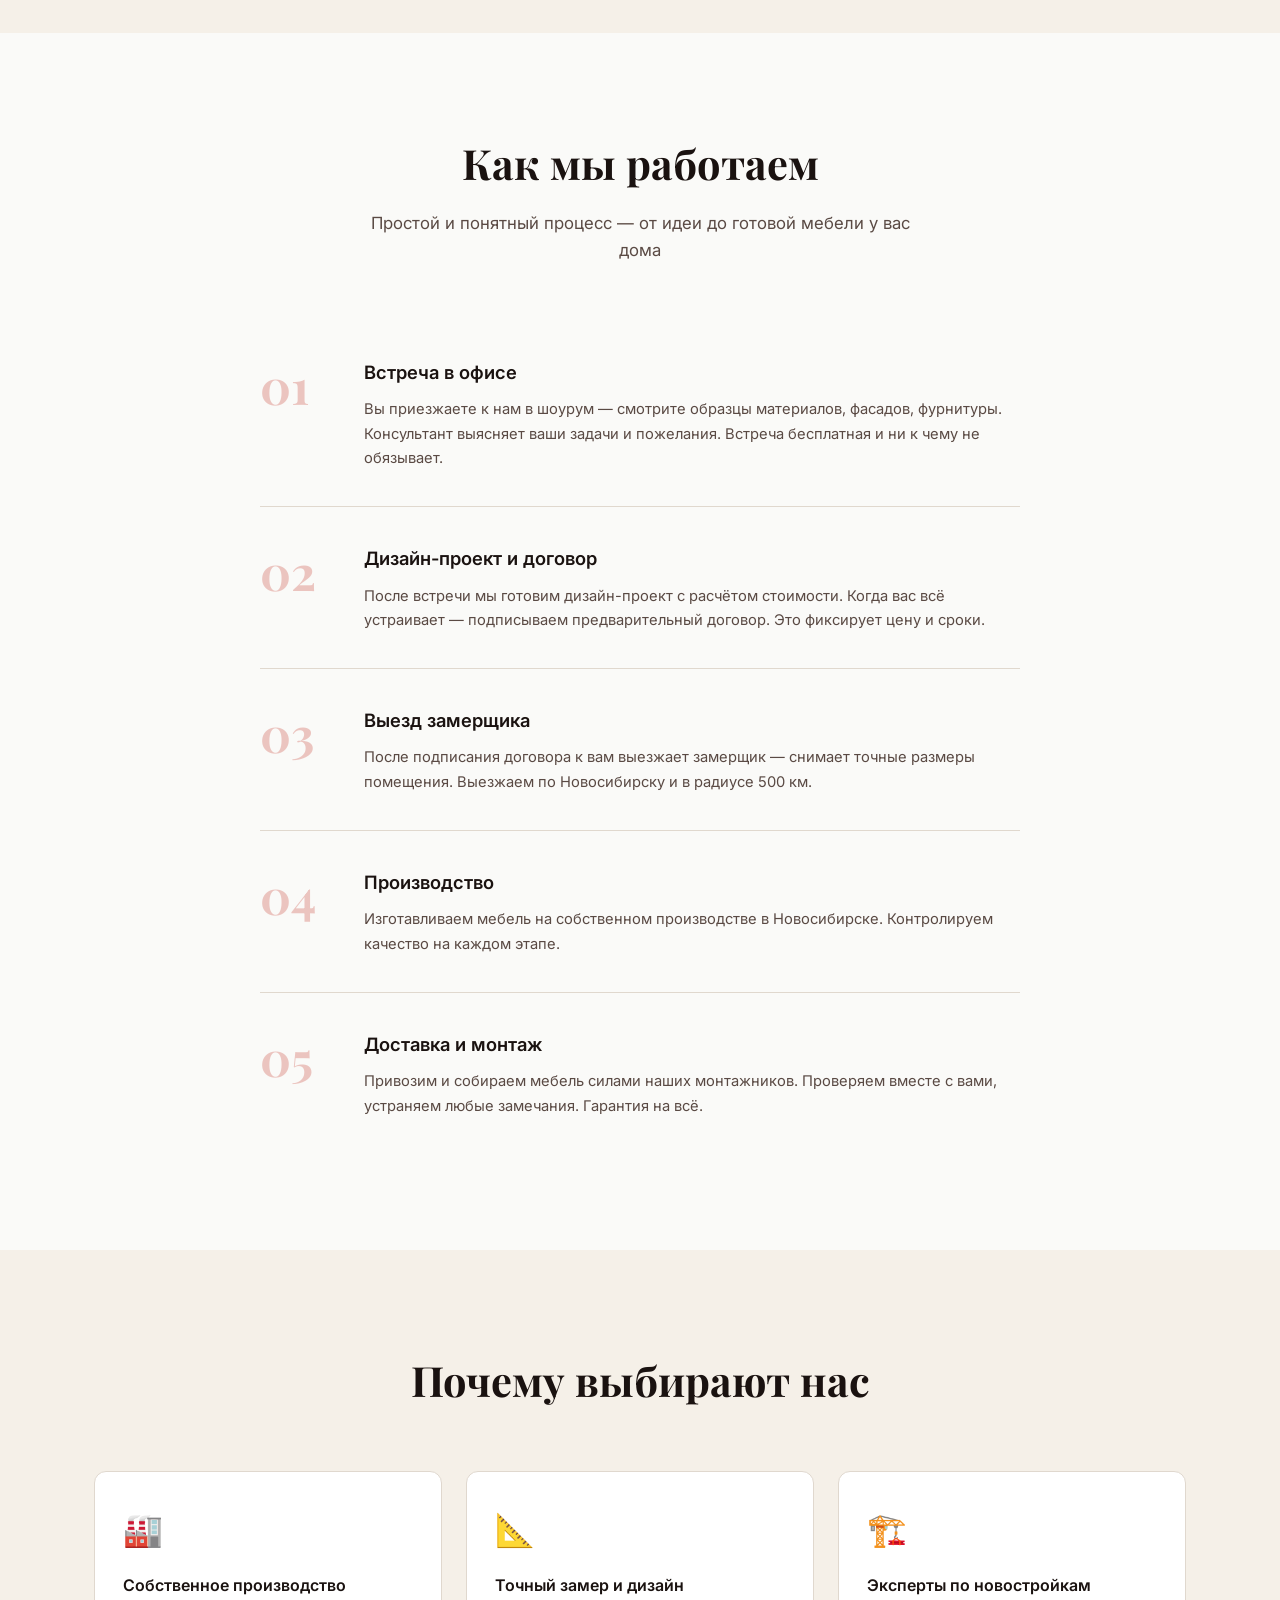
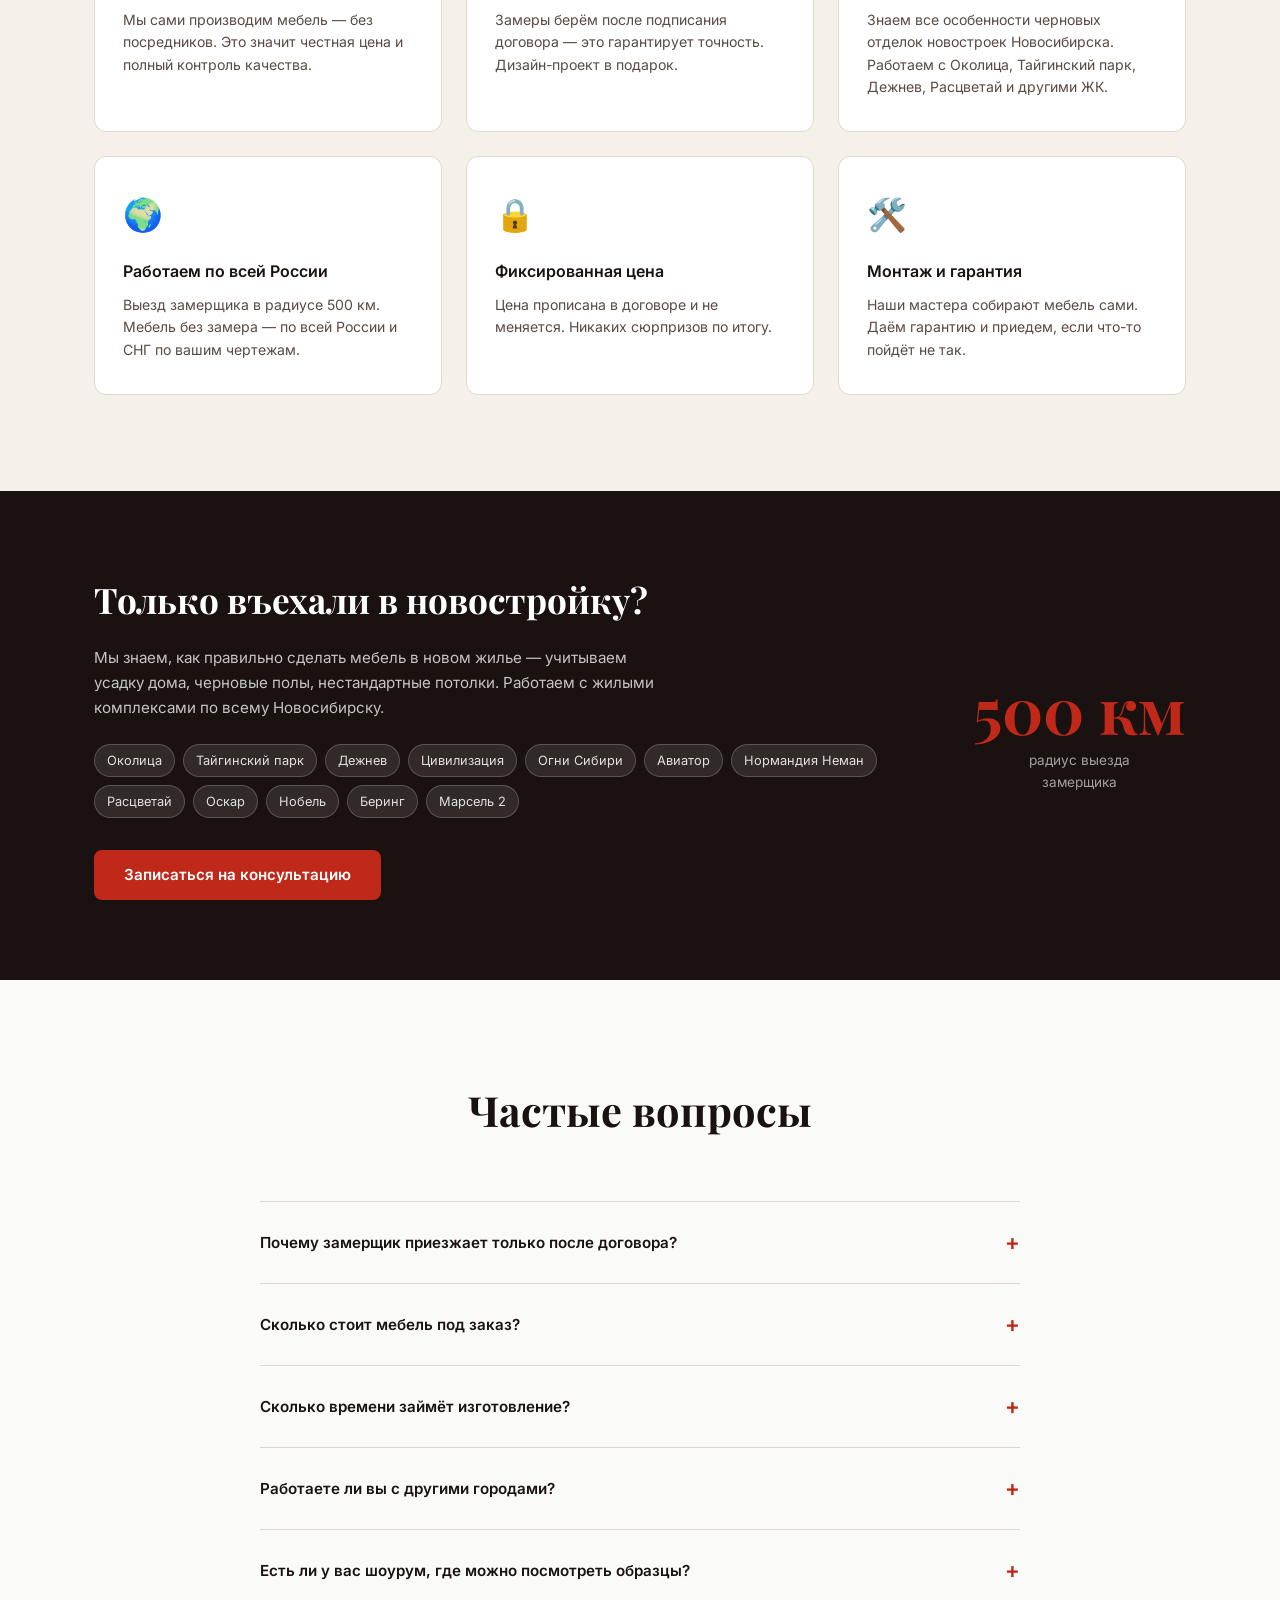
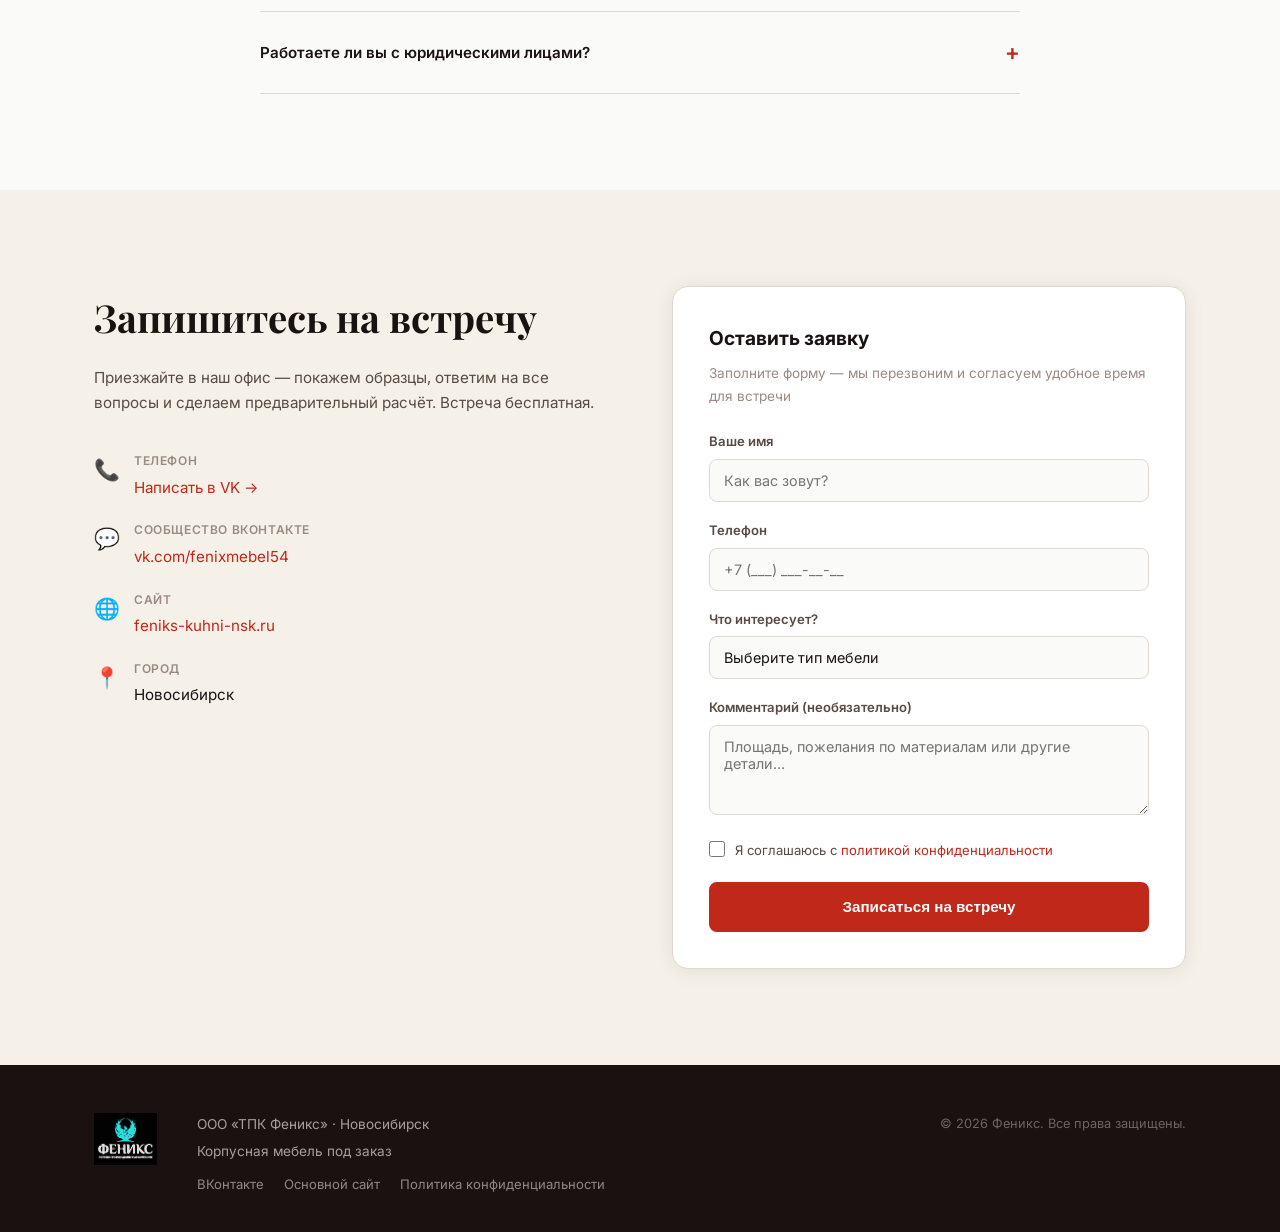
==== commit ae217b3e: "fix: VK link, nav breakpoint, form validation" ====
--- a/index.html
+++ b/index.html
@@ -292,7 +292,7 @@
             <div class="contact__item-icon">📞</div>
             <div>
               <div class="contact__item-label">Телефон</div>
-              <a href="tel:+73833000000" class="contact__item-val">Уточните в VK</a>
+              <a href="https://vk.com/fenixmebel54" target="_blank" rel="noopener" class="contact__item-val">Написать в VK →</a>
             </div>
           </div>
           <div class="contact__item">
--- a/styles.css
+++ b/styles.css
@@ -53,13 +53,13 @@
   border-bottom: 1px solid transparent; transition: border-color .3s, box-shadow .3s;
 }
 .header.scrolled { border-color: var(--border); box-shadow: 0 2px 16px rgba(0,0,0,.06); }
-.header__inner { display: flex; align-items: center; gap: 32px; height: 72px; }
+.header__inner { display: flex; align-items: center; gap: 24px; height: 72px; min-width: 0; }
 
 .logo { display: flex; align-items: center; text-decoration: none; flex-shrink: 0; }
 .logo__img { height: 52px; width: auto; mix-blend-mode: multiply; }
 
 .nav { display: flex; align-items: center; gap: 28px; margin-left: auto; }
-.nav a { font-size: .9rem; font-weight: 500; color: var(--text-2); text-decoration: none; transition: color .2s; }
+.nav a { font-size: .9rem; font-weight: 500; color: var(--text-2); text-decoration: none; transition: color .2s; white-space: nowrap; }
 .nav a:hover { color: var(--accent); }
 .nav__cta { background: var(--accent); color: #fff !important; padding: 9px 20px; border-radius: 8px; }
 .nav__cta:hover { background: var(--accent-d); }
@@ -219,14 +219,17 @@
   .footer__inner { grid-template-columns: 1fr; gap: 24px; }
 }
 
-@media (max-width: 640px) {
+@media (max-width: 1100px) {
   .nav { display: none; flex-direction: column; align-items: stretch; gap: 0;
     position: fixed; top: 72px; left: 0; right: 0; bottom: 0;
-    background: var(--bg); padding: 24px; border-top: 1px solid var(--border); z-index: 99; }
+    background: var(--bg); padding: 24px; border-top: 1px solid var(--border); z-index: 99; overflow-y: auto; }
   .nav.is-open { display: flex; }
-  .nav a { padding: 14px 0; border-bottom: 1px solid var(--border); font-size: 1rem; }
-  .nav__cta { margin-top: 16px; border-radius: 8px; text-align: center; padding: 14px; }
+  .nav a { padding: 16px 0; border-bottom: 1px solid var(--border); font-size: 1.05rem; white-space: normal; }
+  .nav__cta { margin-top: 16px; border-radius: 8px; text-align: center; padding: 16px; }
   .burger { display: flex; }
+}
+
+@media (max-width: 640px) {
   .types__grid { grid-template-columns: 1fr; }
   .why__grid { grid-template-columns: 1fr; }
   .how__step { grid-template-columns: 56px 1fr; }
